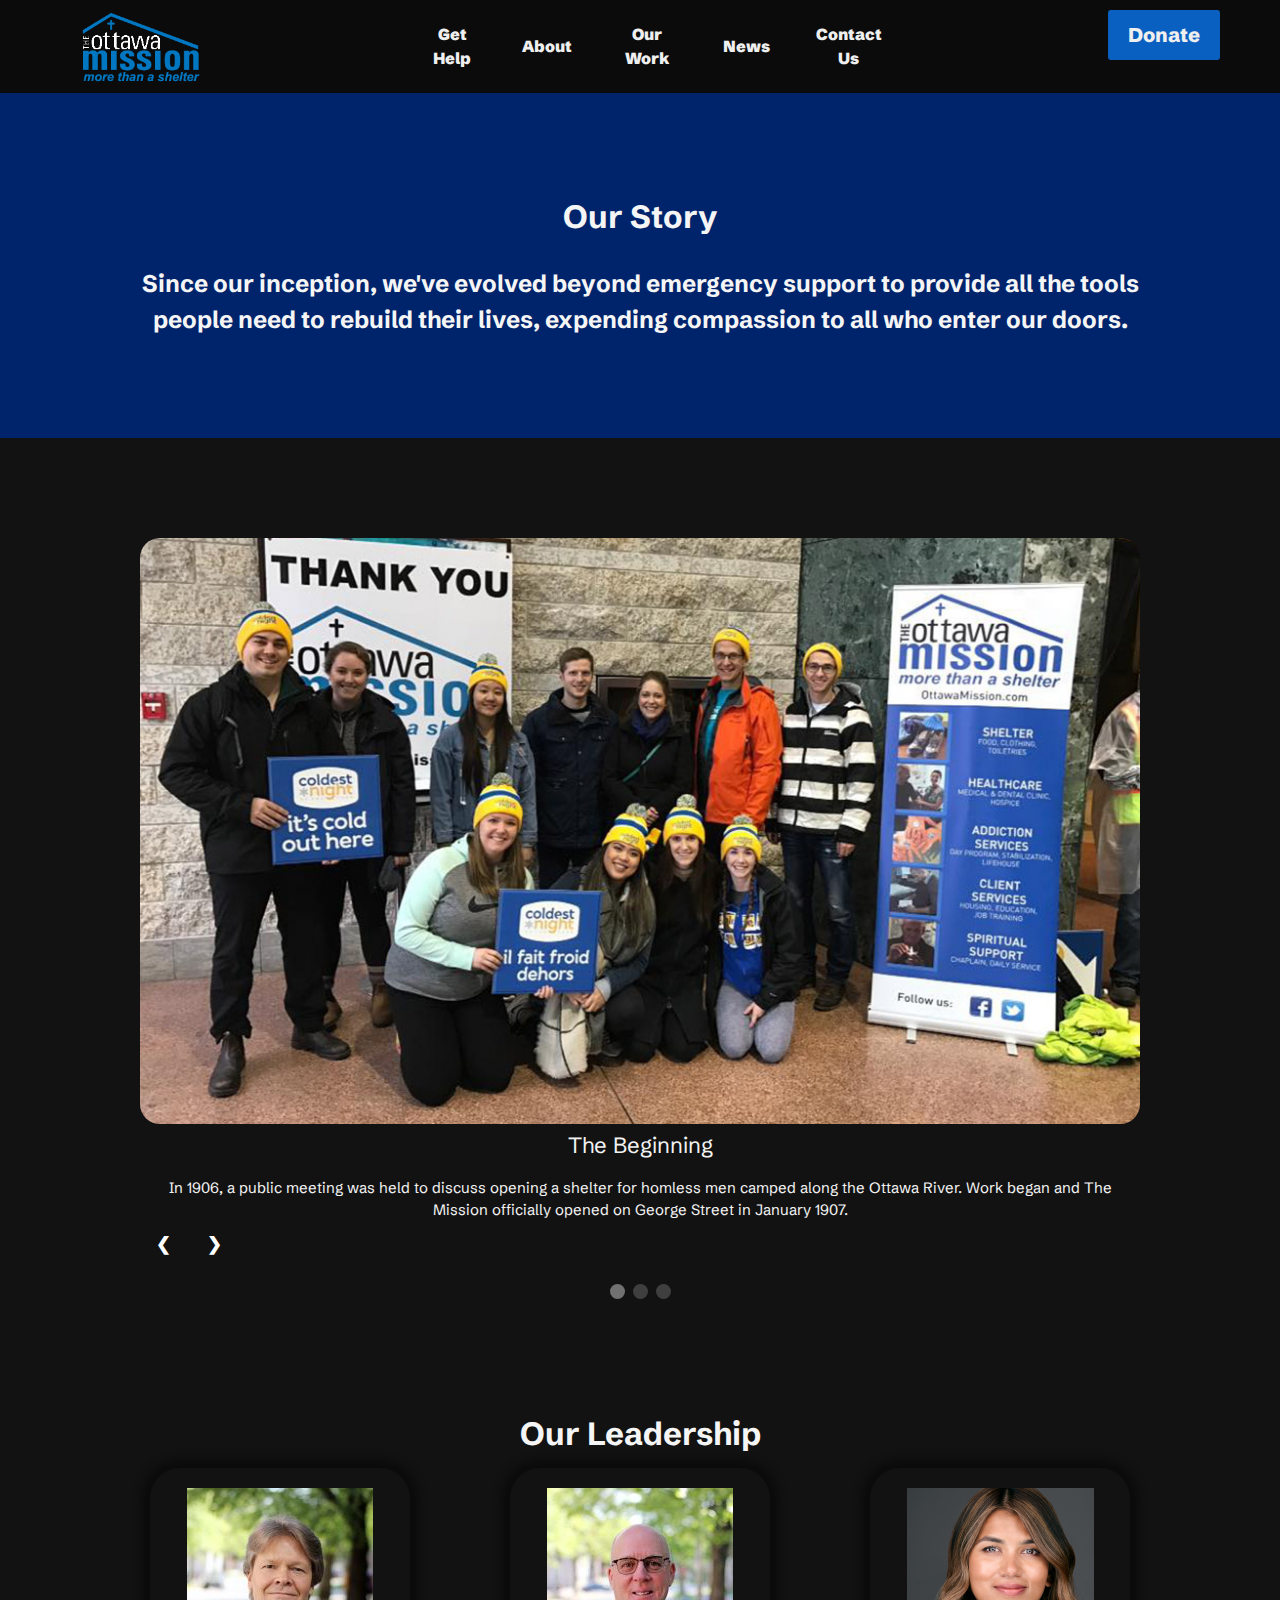
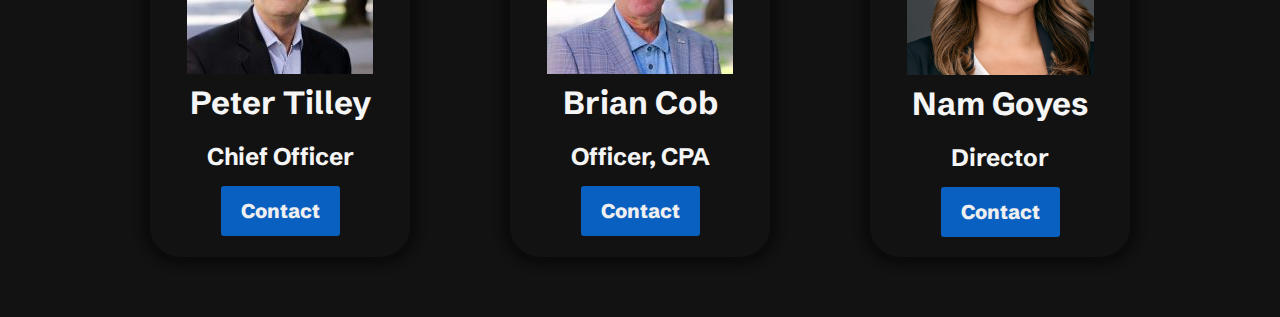
==== about.html @ 39bdf574 "update" ====
<!DOCTYPE html>
<html lang="en">
  <head>
    <title>Group Project</title>
    <meta charset="UTF-8" />
    <meta name="viewport" content="width=device-width, initial-scale=1" />
    <link rel="stylesheet" href="reset.css" />
    <link rel="stylesheet" href="about.css" />
    <link rel="icon" href="" type="image/svg+xml" />
  </head>
  <body>
  <!-- Navigation bar -->
    <header>
      <div class="navbar">
        <a href="index.html">
          <img id="logo" src="images/mission_logo_white.png" img width="150">
        </a>
        <div class="headbuttons">
            <a href="help.html">
            <button class="nav">Get Help</button>
            </a>
            <a href="about.html">
            <button class="nav">About</button>
            </a>
            <button class="nav">Our Work</button>
            <button class="nav">News</button>
            <a href="contact.html">
            <button class="nav">Contact Us</button>
            </a>
        </div>
        <a href="donate.html">
          <button>Donate</button>
          </a>
        </div>
    </header>
    <!------------------>
    <!-- Main -->
    <main>

      <div class="ourstory">
        <h1>Our Story</h1>
        <h2>Since our inception, we've evolved beyond emergency support to provide all the tools</h2>
        <h2>people need to rebuild their lives, expending compassion to all who enter our doors.</h3>
      </div>

      <!-- image slider -->
      <div class ="slideshow-container">
        <div class ="containerslides fade">
            <img class="people" src="images/storyottawamission.jpg" style ="width:100%">
            <div class="title">The Beginning</div>
            <div class="text">In 1906, a public meeting was held to discuss opening a shelter for homless men camped along the Ottawa River. Work began and The Mission officially opened on George Street in January 1907.</div>
        </div>

        <div class ="containerslides fade">
            <img class="people" src="images/storyottawamission.jpg" style ="width:100%">
            <div class="title">The Great Test</div>
            <div class="text">During the Great Depression, there was an unprecedented surge in men seeking meals and shelter. The Mission rallied community support to expand an meet the need for "soap, soup and salvation"</div>
        </div>

        <div class ="containerslides fade">
            <img class="people" src="images/storyottawamission.jpg" style ="width:100%">
            <div class="title">The Rise of Addiction</div>
            <div class="text">Through 1960 to 1980, addiction to illicit drugs became more common. Shelter guests began to include younger men.</div>
        </div>
        
        <a class="prev" onclick="plusSlides(-1)">&#10094;</a>
        <a class="next" onclick="plusSlides(1)">&#10095;</a>
      </div>
      <br>

      <div style="text-align:center">
        <span class="dot" onclick="currentSlide(1)"></span>
        <span class="dot" onclick="currentSlide(2)"></span>
        <span class="dot" onclick="currentSlide(3)"></span>
      </div>
      <script>
        let slideIndex = 1;
        showSlides(slideIndex);

        function plusSlides(n) {
            showSlides(slideIndex += n);
        }

        function currentSlide(n) {
            showSlides(slideIndex = n);
        }

        function showSlides(n) {
            let i;
            let slides = document.getElementsByClassName("containerslides");
            let dots = document.getElementsByClassName("dot");
            if (n > slides.length) {slideIndex = 1}    
            if (n < 1) {slideIndex = slides.length}
            for (i = 0; i < slides.length; i++) {
                slides[i].style.display = "none";  
            }
            for (i = 0; i < dots.length; i++) {
                dots[i].className = dots[i].className.replace(" active", "");
            }
            slides[slideIndex-1].style.display = "block";  
            dots[slideIndex-1].className += " active";
            }
</script>

      <div class="impact">
        <h1 id="leader">Our Leadership</h1>
        <div class="impactboxes">
          <div class="peter box">
            <img id="peter" src="images/peter-1.jpg">
            <h1>Peter Tilley</h1>
            <h2>Chief Officer</h2>
            <button>Contact</button>
          </div>
          <div class="brian box">
            <img id="brian" src="images/brian-2.jpg">
            <h1>Brian Cob</h1>
            <h2>Officer, CPA</h2>
            <button>Contact</button>
          </div>
          <div class="nam box">
            <img id="namrata" src="images/Nam-Goyes.png">
            <h1>Nam Goyes</h1>
            <h2>Director</h2>
            <button>Contact</button>
          </div>
        </div>
      </div>

    </main>
    <footer>
    </footer>
  </body>
  
</html>
---- about.css ----
@font-face {
    font-family: myFont;
    src: url(Schibsted_Grotesk/SchibstedGrotesk-VariableFont_wght.ttf);
}

body {
    font-family: myfont;
    background-color: #121212;
    color:whitesmoke;
}

#logo {
    padding-left: 20px;
}

.navbar {
    display: flex;
    padding-inline: 60px;
    padding-bottom: 10px;
    padding-top: 10px;
    background-color: #0b0b0b;
}

.headbuttons {
    display: flex;
    justify-content: space-around;
    align-items: center;
    padding-inline: 200px;
    background-color: #0b0b0b;
}

.nav {
    font-weight: 900;
    font-size: 1em;
    color: #efefef;
    background-color: #0b0b0b;
    border: none;
    padding-top: 10px;
    padding-bottom: 10px;
    padding-left: 20px;
    padding-right: 20px;
}

.chances {
    background-image: url(images/david-tip-ac0LMgPsFJ4-unsplash.jpg);
    background-repeat:no-repeat;
    background-size:100%;
    padding: 100px;
    display: flex;
    flex-direction: column;
    align-items: center;
    justify-content: center;
}

.chances h1 {
    -webkit-text-stroke: 1px rgb(255, 255, 255);
}

.chances h2 {
    text-decoration: underline;
    padding-bottom: 30px;
}

.chances button {
    padding: 10px;
    font-size: 2rem;
    transition: ease-out 0.9s;
}

.ourstory {
    padding: 100px;
    display: flex;
    flex-direction: column;
    align-items: center;
    justify-content: center;
    background-color: rgb(0, 36, 108);
}

.ourstory h1 {
    padding-bottom: 25px;
}

.impact {
    display: flex;
    flex-direction: column;
    align-items: center;
    padding-bottom: 60px;
}

.impactboxes {
    display: grid;
    grid-template-columns: auto auto auto;
    column-gap: 100px;
    text-align: center;
}

.peter, .brian, .nam{
    display: flex;
    flex-direction: column;
    align-items: center;
    width:260px;
}

.box{
    /* border: solid 1px black; */
    border-radius: 30px;
    box-shadow: 0px 0px 8px 8px #0b0b0b;
}

.impactboxes > div{
    padding-left: 20px;
    padding-right: 20px;
    padding-top: 20px;
    padding-bottom: 20px;
}

#food, #shelter, #housed {
    border-radius: 30px;
}

button {
    font-weight: 800;
    font-size: 1.25em;
    color: #efefef;
    background-color: rgb(10, 96, 193);
    border: none;
    padding-top: 10px;
    padding-bottom: 10px;
    padding-left: 20px;
    padding-right: 20px;
    border-radius: 3px;
    cursor: pointer;
}

button:hover {
    background-color: rgb(0, 36, 108);
    box-shadow: 5px 5px black;
    text-shadow: #343434 2px 2px;
    color: white;
}

.impact {
    padding-top: 100px;
}

.impact h1 {
    padding-top: 5px;
    padding-bottom: 10px;
}
.impact h2 {
    padding-top: 2px;
    padding-bottom: 11px;
}

.signup {
    display: flex;
    align-items: center;
    justify-content: space-around;
    padding-top: 60px;
    padding-bottom: 60px;
    padding-inline: 40px;
    background-color: #0b0b0b;
}

.form {
    display: flex;
    flex-direction: column;
    align-items: center;
}

#givingfood {
    border-radius: 20px;
}

.form h1 {
    padding-bottom: 30px;
}

#message {
    padding-bottom: 30px;
}

* {box-sizing:border-box}

.slideshow-container{
    padding-top: 100px;
    max-width: 1000px;
    position: relative;
    margin: auto;
}

.containerslides{
    display: none;
}

.prev, .next {
    cursor: pointer;
    position: static;
    top: 50%;
    width: auto;
    margin-top: -22px;
    padding: 16px;
    color: white;
    font-weight: bold;
    font-size: 18px;
    transition: 0.6s ease;
    border-radius: 0 3px 3px 0;
    user-select: none;
}

.next{
    right: 0px;
    border-radius: 3px 0 0 3px;
}

.prev:hover, .next:hover{
    background-color: rgba(0, 0, 0, 0.8);
}
.title{
    color: #f2f2f2;
    font-size: 22px;
    padding-top: 5px;
    padding-bottom: 7px;
    position: static;
    width: 100%;
    text-align: center;
}
.text{
    color: #f2f2f2;
    font-size: 15px;
    padding: 8px 12px;
    position: static;
    bottom: 8px;
    width: 100%;
    text-align: center;
}
.dot{
    cursor: pointer;
    height: 15px;
    width: 15px;
    margin: 0 2px;
    background-color: #403f3f;
    border-radius: 50%;
    display: inline-block;
    transition: background-color 0.6s ease;
}

.active, .dot:hover{
    background-color: #717171;
}

.fade{
    animation-name: fade;
    animation-duration:1.5s;
}

@keyframes fade{
    from{opacity: .4}
    to {opacity: 1}
}

.people {
    border-radius: 20px;
}
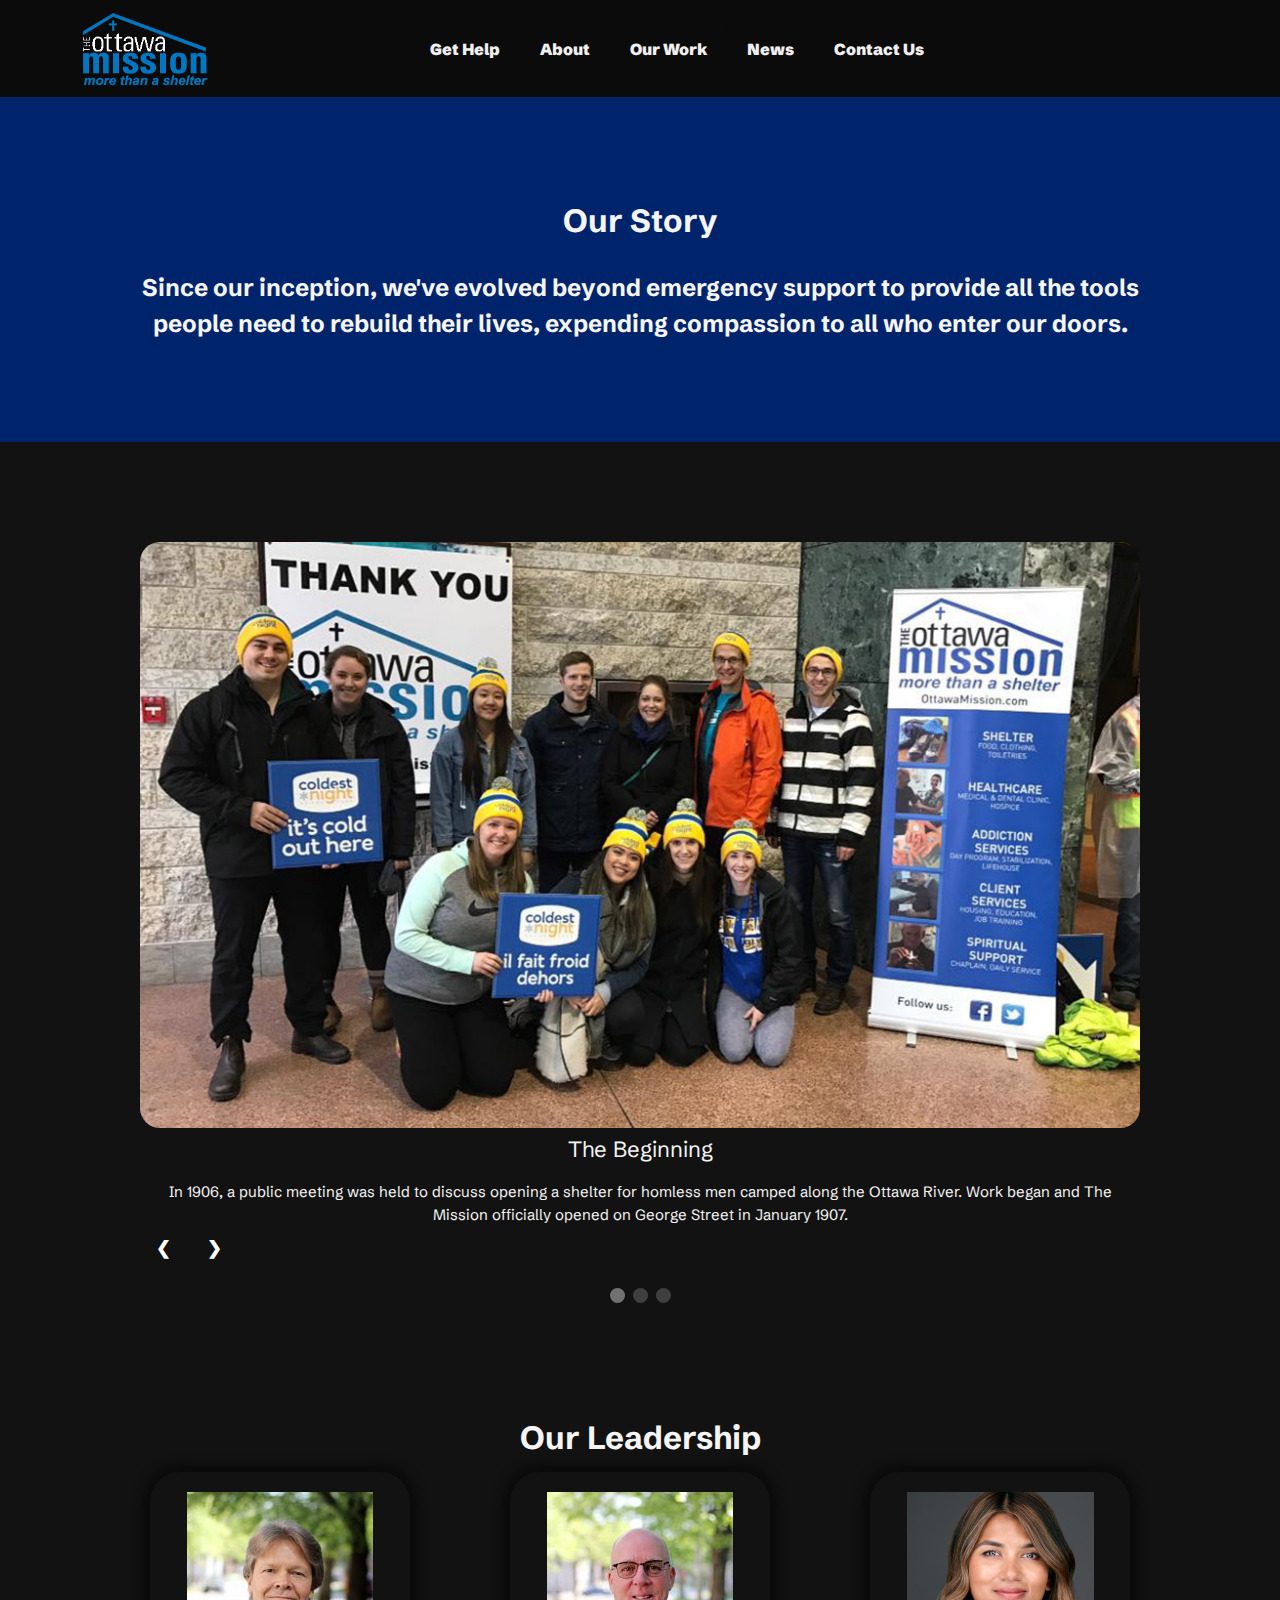
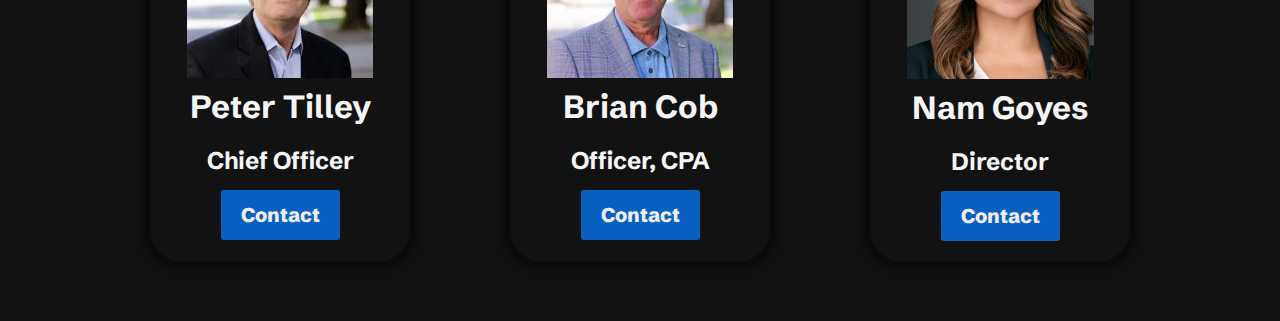
==== commit 163122de: "UpdatedTitles" ====
--- a/about.html
+++ b/about.html
@@ -1,7 +1,7 @@
 <!DOCTYPE html>
 <html lang="en">
   <head>
-    <title>Group Project</title>
+    <title>Ottawa Mission</title>
     <meta charset="UTF-8" />
     <meta name="viewport" content="width=device-width, initial-scale=1" />
     <link rel="stylesheet" href="reset.css" />
@@ -27,10 +27,6 @@
             <a href="contact.html">
             <button class="nav">Contact Us</button>
             </a>
-        </div>
-        <a href="donate.html">
-          <button>Donate</button>
-          </a>
         </div>
     </header>
     <!------------------>
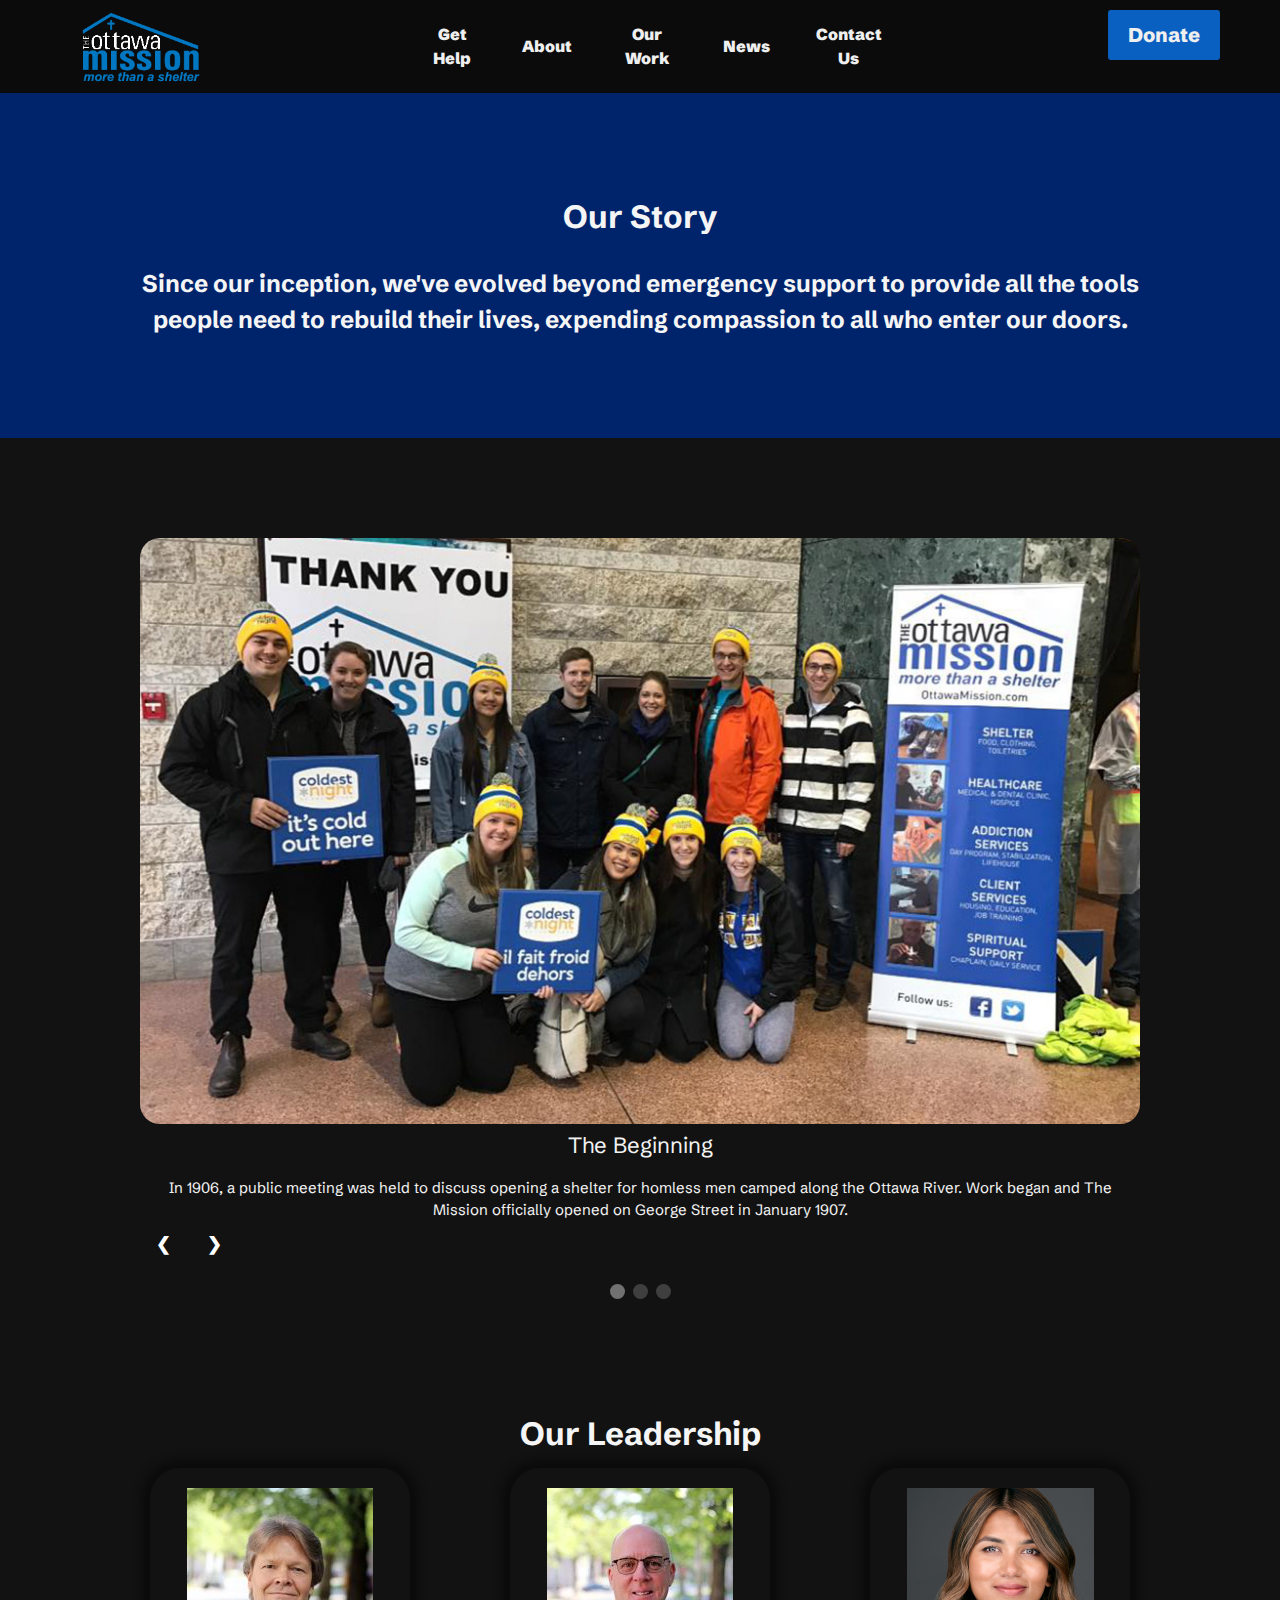
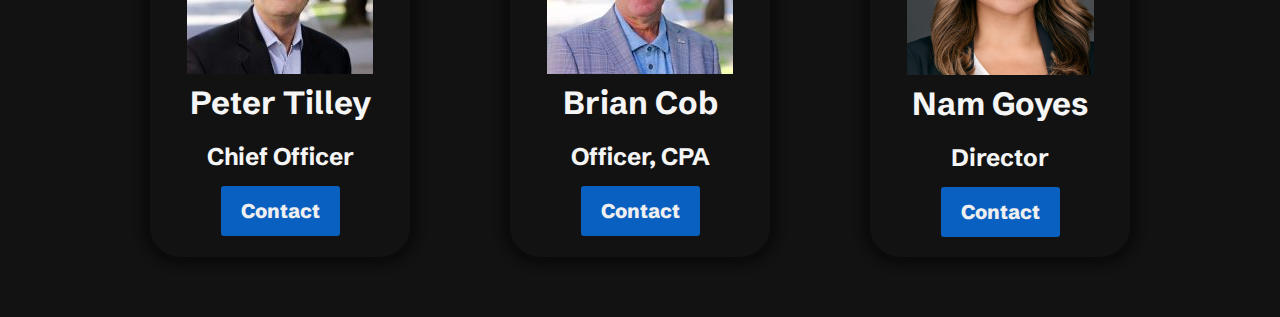
==== commit f6e76edc: "Merge branch 'main' of https://github.com/aura-git/IMD2900_A2" ====
--- a/about.html
+++ b/about.html
@@ -27,6 +27,10 @@
             <a href="contact.html">
             <button class="nav">Contact Us</button>
             </a>
+        </div>
+        <a href="donate.html">
+          <button>Donate</button>
+          </a>
         </div>
     </header>
     <!------------------>
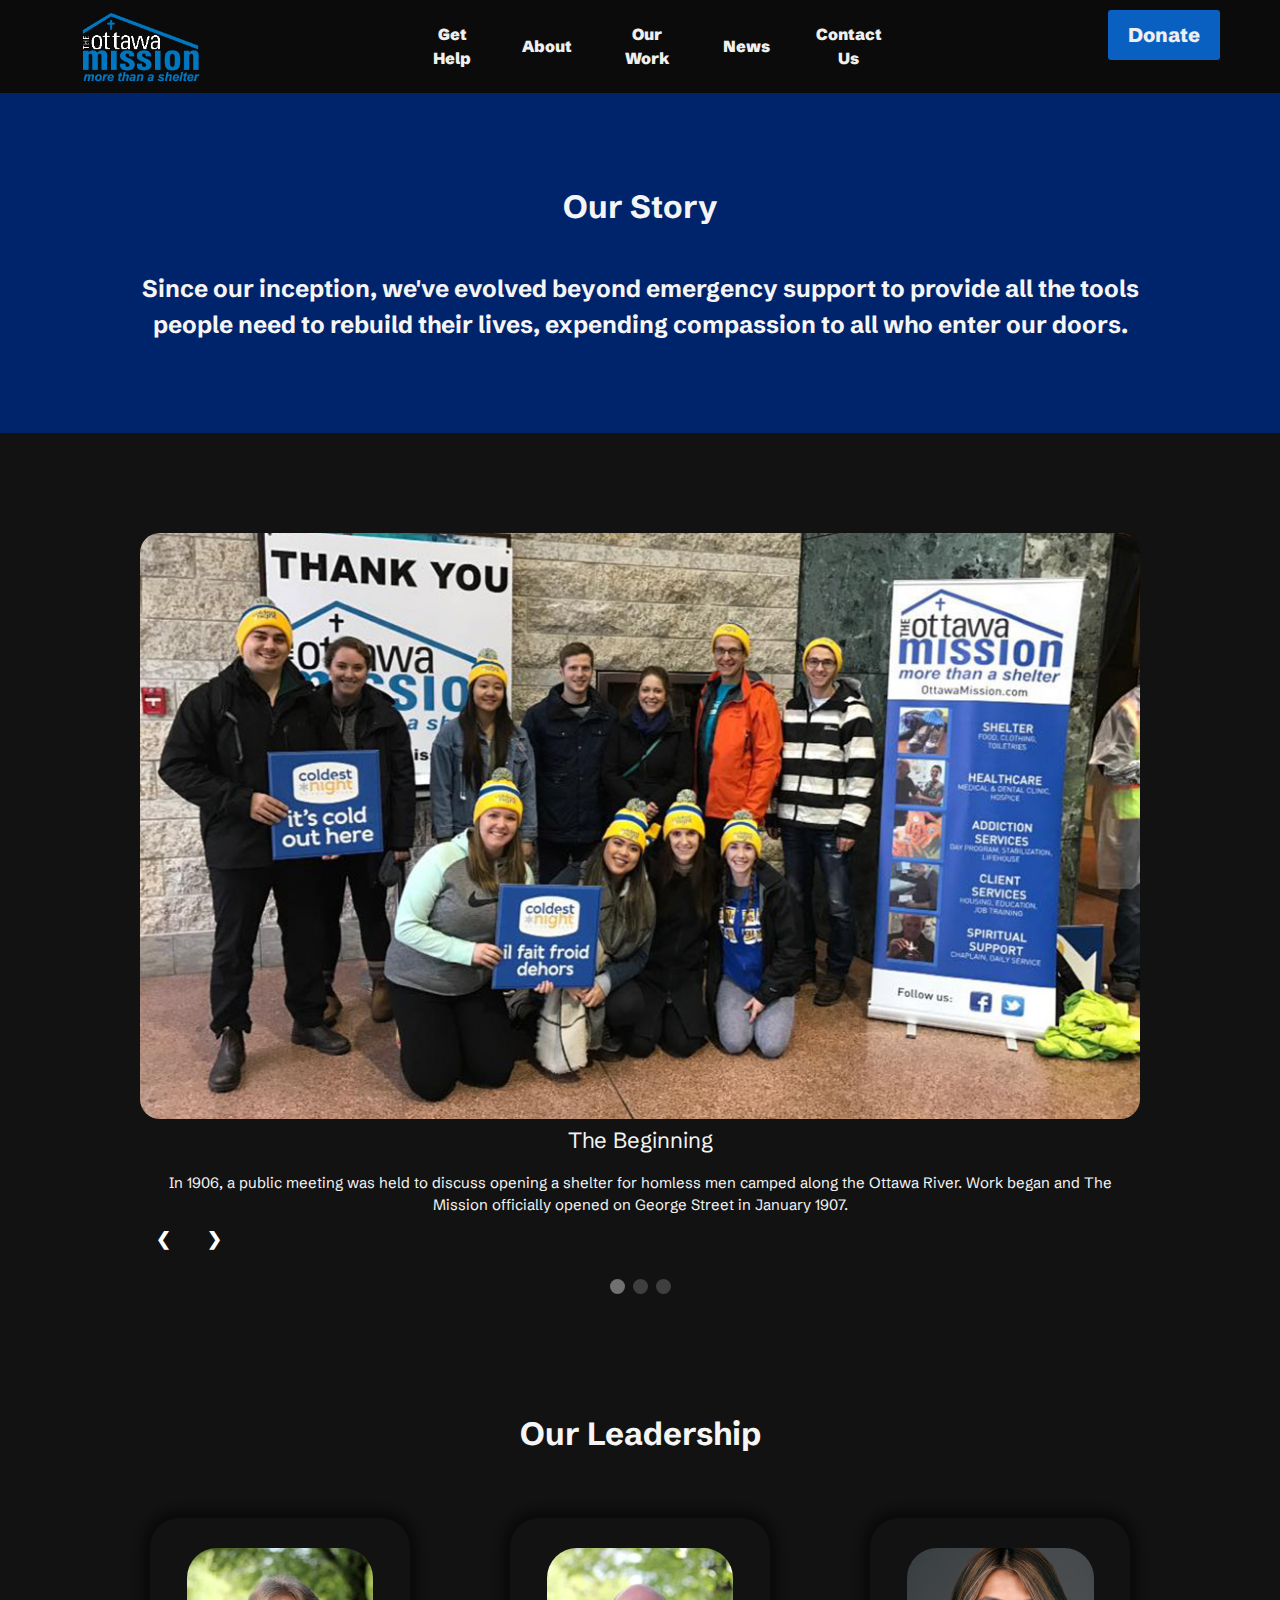
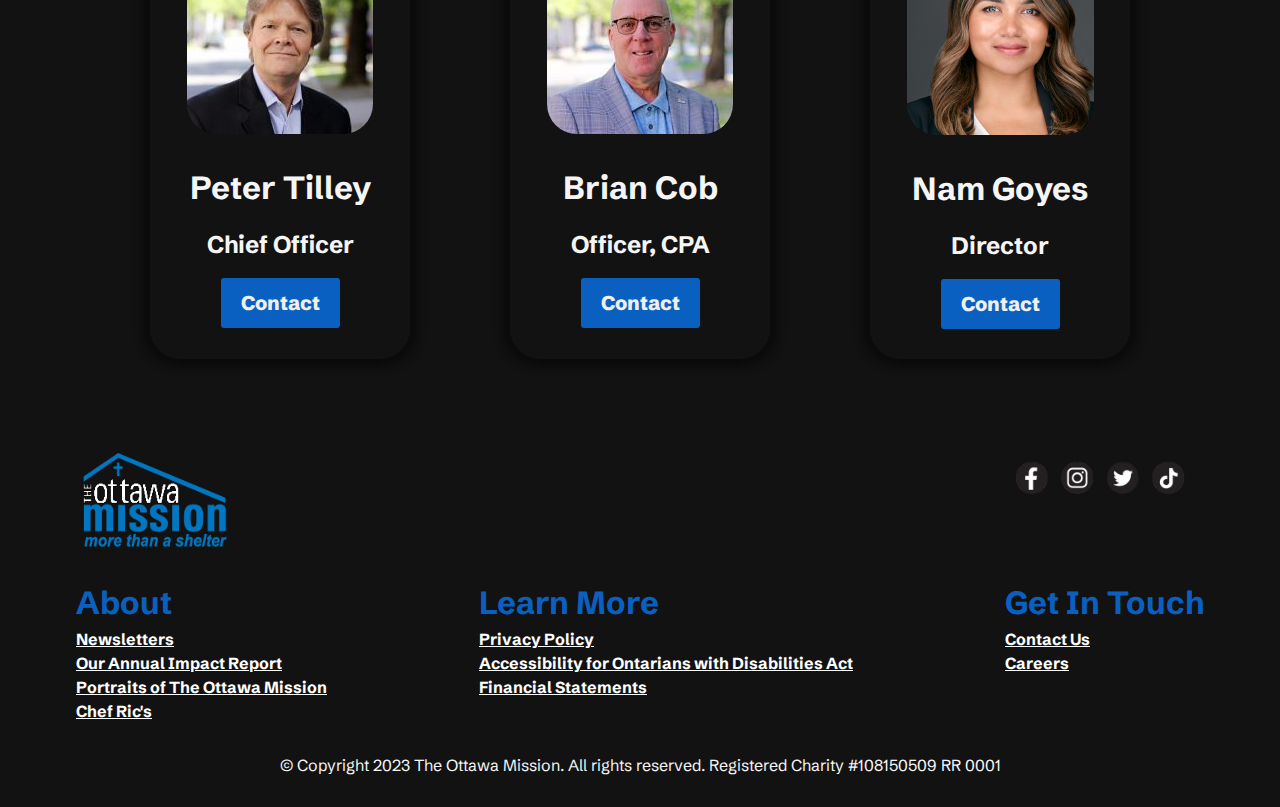
==== commit be034c40: "update" ====
--- a/about.html
+++ b/about.html
@@ -31,7 +31,7 @@
         <a href="donate.html">
           <button>Donate</button>
           </a>
-        </div>
+      </div>
     </header>
     <!------------------>
     <!-- Main -->
@@ -128,7 +128,51 @@
 
     </main>
     <footer>
+      <div class="footlogo">
+        <img src="images/mission_logo_white.png" img width="150">
+        <img class="socialsfoot" src="images/socials.png" img width="200">
+      </div>
+      <div class="foot">
+        <div class="about">
+          <h1>About</h1>
+          <a href="index.html">
+          <h2>Newsletters</h2>
+          </a>
+          <a href="index.html">
+          <h2>Our Annual Impact Report</h2>
+          </a>
+          <a href="index.html">
+          <h2>Portraits of The Ottawa Mission</h2>
+          </a>
+          <a href="index.html">
+          <h2>Chef Ric's</h2>
+          </a>
+        </div>
+        <div class="learn">
+          <h1>Learn More</h1>
+          <a href="index.html">
+          <h2>Privacy Policy</h2>
+          </a>
+          <a href="index.html">
+          <h2>Accessibility for Ontarians with Disabilities Act</h2>
+          </a>
+          <a href="index.html">
+          <h2>Financial Statements</h2>
+          </a>
+        </div>
+        <div class="touch">
+          <h1>Get In Touch</h1>
+          <a href="index.html">
+          <h2>Contact Us</h2>
+          </a>
+          <a href="index.html">
+          <h2>Careers</h2>
+          </a>
+        </div>
+      </div>
+      <div class="copyright">
+        <p>© Copyright 2023 The Ottawa Mission. All rights reserved. Registered Charity #108150509 RR 0001</p>
+      </div>
     </footer>
   </body>
-  
 </html>
--- a/about.css
+++ b/about.css
@@ -68,7 +68,7 @@
 }
 
 .ourstory {
-    padding: 100px;
+    padding: 90px;
     display: flex;
     flex-direction: column;
     align-items: center;
@@ -77,7 +77,7 @@
 }
 
 .ourstory h1 {
-    padding-bottom: 25px;
+    padding-bottom: 40px;
 }
 
 .impact {
@@ -110,11 +110,11 @@
 .impactboxes > div{
     padding-left: 20px;
     padding-right: 20px;
-    padding-top: 20px;
-    padding-bottom: 20px;
-}
-
-#food, #shelter, #housed {
+    padding-top: 30px;
+    padding-bottom: 30px;
+}
+
+#peter, #brian, #namrata {
     border-radius: 30px;
 }
 
@@ -140,45 +140,22 @@
 }
 
 .impact {
-    padding-top: 100px;
+    padding-top: 80px;
 }
 
 .impact h1 {
-    padding-top: 5px;
-    padding-bottom: 10px;
-}
+    padding-top: 30px;
+    padding-bottom: 15px;
+}
+
 .impact h2 {
-    padding-top: 2px;
-    padding-bottom: 11px;
-}
-
-.signup {
-    display: flex;
-    align-items: center;
-    justify-content: space-around;
-    padding-top: 60px;
+    padding-bottom: 15px;
+}
+
+#leader {
     padding-bottom: 60px;
-    padding-inline: 40px;
-    background-color: #0b0b0b;
-}
-
-.form {
-    display: flex;
-    flex-direction: column;
-    align-items: center;
-}
-
-#givingfood {
-    border-radius: 20px;
-}
-
-.form h1 {
-    padding-bottom: 30px;
-}
-
-#message {
-    padding-bottom: 30px;
-}
+}
+
 
 * {box-sizing:border-box}
 
@@ -262,3 +239,53 @@
 .people {
     border-radius: 20px;
 }
+
+.footlogo {
+    display: flex;
+    justify-content: space-between;
+    padding-inline: 80px;
+    padding-top: 30px;
+    padding-bottom: 30px;
+}
+
+.socialsfoot {
+    cursor: pointer;
+}
+
+.foot {
+    display: flex;
+    justify-content: space-around;
+}
+
+.about {
+    display: flex;
+    flex-direction: column;  
+}
+
+.learn {
+    display: flex;
+    flex-direction: column;
+}
+
+.touch {
+    display: flex;
+    flex-direction: column;
+}
+
+.copyright {
+    display: flex;
+    justify-content: center;
+    padding-top: 30px;
+    padding-bottom: 30px;
+}
+
+.foot h1 {
+    color: rgb(10, 96, 193);
+}
+
+.foot h2 {
+    text-decoration: underline;
+    cursor: pointer;
+    color: white;
+    font-size: 1rem;
+}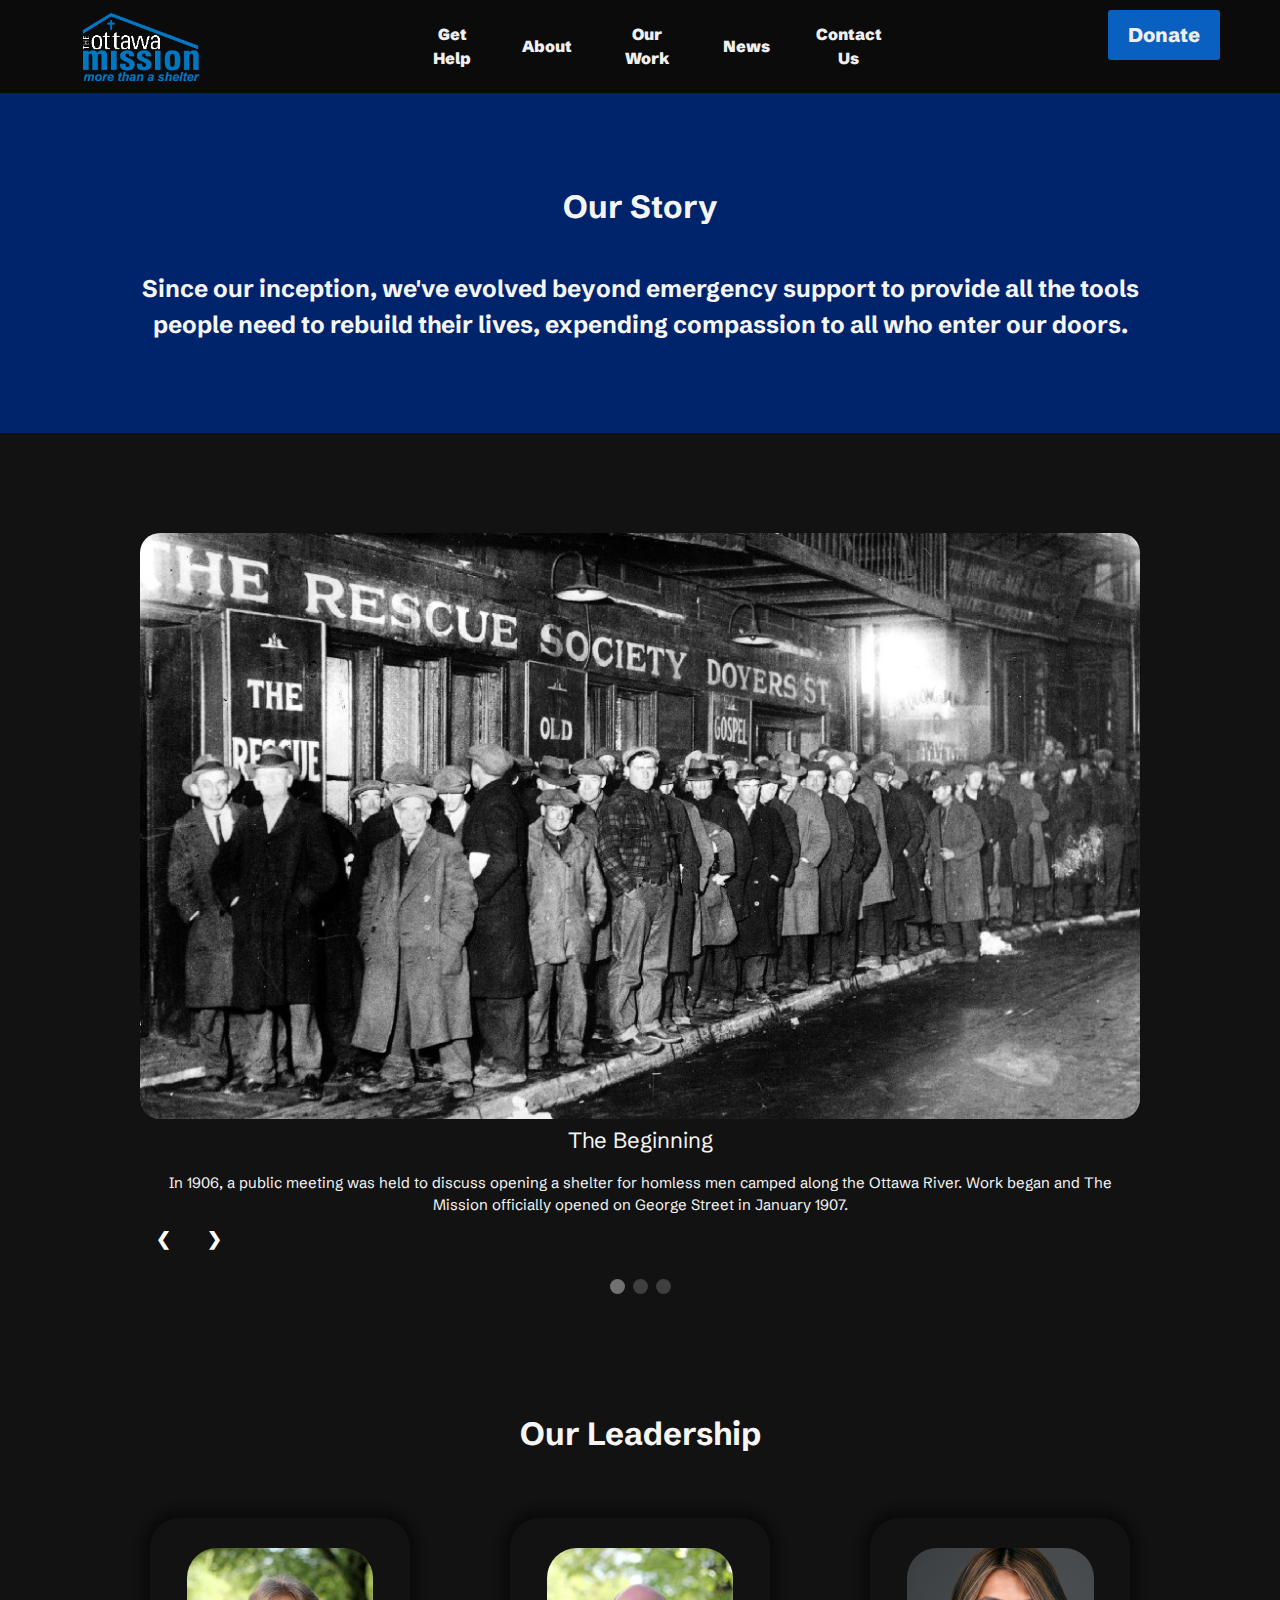
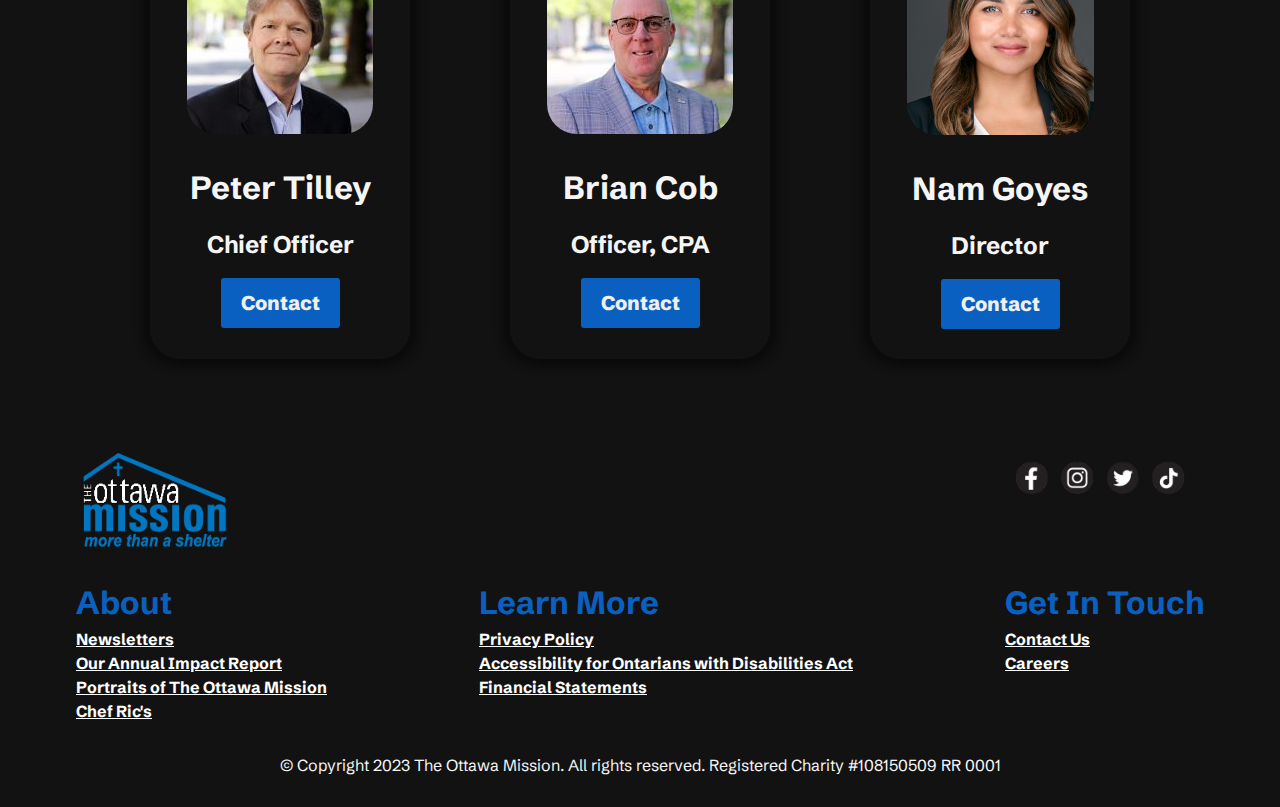
==== commit 9172e630: "update" ====
--- a/about.html
+++ b/about.html
@@ -1,5 +1,9 @@
 <!DOCTYPE html>
 <html lang="en">
+<!-- References 
+for the javascript, W3schools resources were used as a guideline for getting slideshow functionality to work
+www.w3schools.com/howto/howto_js_slideshow.asp
+-->
   <head>
     <title>Ottawa Mission</title>
     <meta charset="UTF-8" />
@@ -46,21 +50,21 @@
       <!-- image slider -->
       <div class ="slideshow-container">
         <div class ="containerslides fade">
-            <img class="people" src="images/storyottawamission.jpg" style ="width:100%">
+            <img class="people" src="images/greatdepression.jpg" style ="width:100%">
             <div class="title">The Beginning</div>
             <div class="text">In 1906, a public meeting was held to discuss opening a shelter for homless men camped along the Ottawa River. Work began and The Mission officially opened on George Street in January 1907.</div>
         </div>
 
         <div class ="containerslides fade">
-            <img class="people" src="images/storyottawamission.jpg" style ="width:100%">
+            <img class="people" src="images/greatdepression2.jpg" style ="width:100%">
             <div class="title">The Great Test</div>
             <div class="text">During the Great Depression, there was an unprecedented surge in men seeking meals and shelter. The Mission rallied community support to expand an meet the need for "soap, soup and salvation"</div>
         </div>
 
         <div class ="containerslides fade">
             <img class="people" src="images/storyottawamission.jpg" style ="width:100%">
-            <div class="title">The Rise of Addiction</div>
-            <div class="text">Through 1960 to 1980, addiction to illicit drugs became more common. Shelter guests began to include younger men.</div>
+            <div class="title">Present Day</div>
+            <div class="text">Now we work towards ending homelessness and helping those all across the city of Ottawa.</div>
         </div>
         
         <a class="prev" onclick="plusSlides(-1)">&#10094;</a>
@@ -109,19 +113,19 @@
             <img id="peter" src="images/peter-1.jpg">
             <h1>Peter Tilley</h1>
             <h2>Chief Officer</h2>
-            <button>Contact</button>
+            <a href ="contact.html"><button>Contact</button></a>
           </div>
           <div class="brian box">
             <img id="brian" src="images/brian-2.jpg">
             <h1>Brian Cob</h1>
             <h2>Officer, CPA</h2>
-            <button>Contact</button>
+            <a href="contact.html"><button>Contact</button></a>
           </div>
           <div class="nam box">
             <img id="namrata" src="images/Nam-Goyes.png">
             <h1>Nam Goyes</h1>
             <h2>Director</h2>
-            <button>Contact</button>
+            <a href="contact.html"><button>Contact</button></a>
           </div>
         </div>
       </div>
